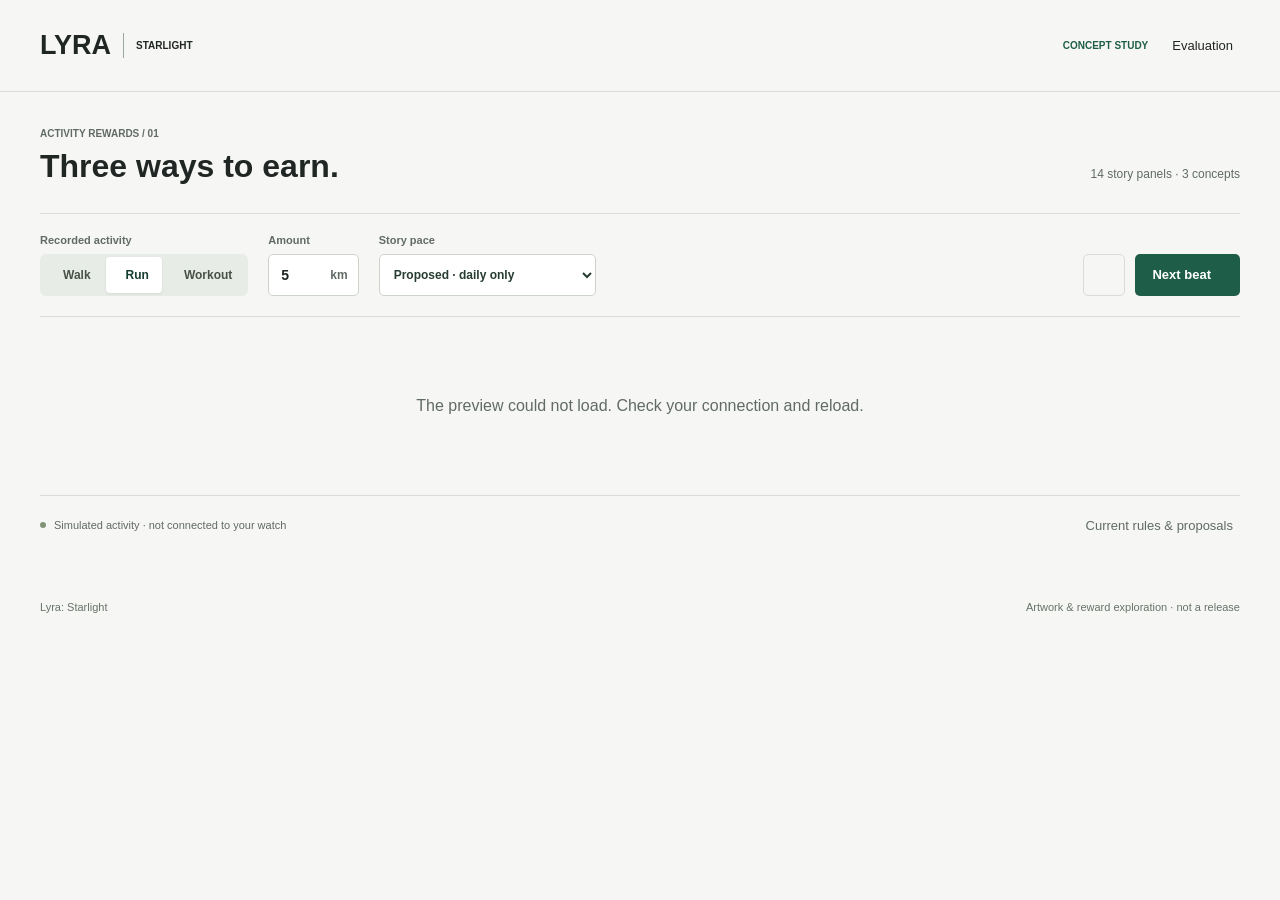
==== index.html @ db119256 "Publish three interactive Lyra reward concepts and reviewed artwork" ====
<!doctype html>
<html lang="en">
<head>
  <meta charset="utf-8">
  <meta name="viewport" content="width=device-width, initial-scale=1, viewport-fit=cover">
  <meta name="robots" content="noindex,nofollow">
  <meta name="theme-color" content="#f6f7f5">
  <title>Lyra · Three Ways to Earn</title>
  <link rel="stylesheet" href="styles.css">
  <link rel="preload" href="assets/RobotoCondensed.ttf" as="font" type="font/ttf" crossorigin>
  <script defer src="assets/lucide.min.js"></script>
  <script type="module" src="app.mjs"></script>
</head>
<body>
  <header class="site-header">
    <a class="wordmark" href="./">LYRA<span>STARLIGHT</span></a>
    <div class="header-actions"><span class="badge">CONCEPT STUDY</span>
      <a href="evaluation.html" class="plain-link">Evaluation <i data-lucide="arrow-up-right"></i></a></div>
  </header>
  <main>
    <div class="title-row"><div><p class="eyebrow">ACTIVITY REWARDS / 01</p>
      <h1>Three ways to earn.</h1></div><span class="edition">14 story panels · 3 concepts</span></div>
    <form class="controls" id="controls" aria-label="Preview conditions">
      <fieldset class="activity"><legend>Recorded activity</legend>
        <div class="segments">
          <label><input type="radio" name="activity" value="walk"><span><i data-lucide="footprints"></i>Walk</span></label>
          <label><input type="radio" name="activity" value="run" checked><span><i data-lucide="activity"></i>Run</span></label>
          <label><input type="radio" name="activity" value="workout"><span><i data-lucide="dumbbell"></i>Workout</span></label>
        </div>
      </fieldset>
      <label class="amount-label">Amount<div class="amount"><input id="amount" type="number" min="3" max="99" step="1" value="5" inputmode="numeric" aria-label="Activity amount"><span id="unit">km</span></div></label>
      <label class="pace-label">Story pace<select id="pace">
        <option value="daily">Proposed · daily only</option>
        <option value="current">Current · extra reward step</option>
      </select></label>
      <div class="shared-actions">
        <button type="button" id="reset" class="icon-button" title="Reset all three watches" aria-label="Reset all three watches"><i data-lucide="rotate-ccw"></i></button>
        <button type="button" id="next-all" class="primary">Next beat <i data-lucide="arrow-right"></i></button>
      </div>
    </form>
    <p id="validation" role="status" class="validation" hidden></p>
    <div id="loading" role="status">Loading artwork…</div>
    <section class="watches" id="watches" aria-label="Three interactive reward concepts" hidden></section>
    <div class="below">
      <span><span class="status-dot"></span>Simulated activity · not connected to your watch</span>
      <a class="plain-link" href="evaluation.html#rules">Current rules &amp; proposals <i data-lucide="arrow-up-right"></i></a>
    </div>
  </main>
  <footer>Lyra: Starlight <span>Artwork &amp; reward exploration · not a release</span></footer>
  <noscript>This interactive preview requires JavaScript.</noscript>
</body>
</html>
---- styles.css ----
@font-face{font-family:Watch;src:url("assets/RobotoCondensed.ttf") format("truetype");font-weight:100 900;font-display:swap}
:root{font-family:-apple-system,BlinkMacSystemFont,"Segoe UI",sans-serif;color:#202623;background:#f6f7f5;font-synthesis:none;letter-spacing:0;--green:#1e5e49;--line:#d8ddd7;--muted:#616a64}
*{box-sizing:border-box}body{margin:0}button,input,select{font:inherit;letter-spacing:0}button,a,input,select{-webkit-tap-highlight-color:transparent}
button,a{touch-action:manipulation}button{cursor:pointer}a{color:inherit;text-decoration:none}button:disabled{cursor:default;opacity:.45}
button:focus-visible,a:focus-visible,input:focus-visible,select:focus-visible{outline:3px solid #b86d23;outline-offset:4px}
[hidden]{display:none!important}svg{width:18px;height:18px;stroke-width:1.8;flex-shrink:0}.site-header{height:92px;max-width:1360px;margin:auto;padding:0 40px;display:flex;align-items:center;justify-content:space-between;border-bottom:1px solid var(--line);gap:16px}
.wordmark{font-weight:850;font-size:27px;display:flex;gap:12px;align-items:center}.wordmark span{font-size:10px;font-weight:650;border-left:1px solid #9da69c;padding-left:12px;line-height:25px}.header-actions{display:flex;gap:24px;align-items:center}.badge{font-size:10px;font-weight:750;color:var(--green);letter-spacing:0}.plain-link{display:inline-flex;align-items:center;gap:7px;font-size:13px}.plain-link:hover{text-decoration:underline}
main{max-width:1360px;margin:0 auto;padding:36px 40px 28px}.title-row{display:flex;justify-content:space-between;align-items:flex-end;margin-bottom:28px;gap:16px}.eyebrow{font-size:10px;font-weight:650;color:var(--muted);margin:0 0 9px}h1{font-size:32px;line-height:1.15;margin:0;font-weight:700;letter-spacing:0}.edition{font-size:12px;color:var(--muted);padding-bottom:4px}
.controls{display:flex;gap:20px;align-items:flex-end;padding:20px 0;border-top:1px solid var(--line);border-bottom:1px solid var(--line);flex-wrap:wrap}.controls label,.controls legend{font-size:11px;font-weight:600;color:var(--muted)}fieldset{margin:0;padding:0;border:0}legend{padding:0;margin:0 0 8px}.segments{display:flex;gap:2px;padding:3px;background:#e8ece6;border-radius:6px}.segments label{position:relative}.segments input{position:absolute;opacity:0;width:100%;height:100%;margin:0;cursor:pointer}.segments span{height:36px;display:flex;align-items:center;gap:7px;padding:0 13px;border-radius:4px;color:#465148;font-size:12px;white-space:nowrap}.segments input:checked+span{background:#fff;color:#163e2f;box-shadow:0 1px 3px #00000015}.segments input:focus-visible+span{outline:3px solid #b86d23;outline-offset:2px}
.amount-label,.pace-label{display:grid;gap:8px}.amount{height:42px;display:flex;align-items:center;border:1px solid #cdd4cc;border-radius:5px;background:white;padding:0 10px}.amount input{width:51px;font-size:14px;font-weight:600;border:0;outline-offset:0;color:#202623}.amount span{font-size:12px}select{height:42px;max-width:100%;padding:0 32px 0 10px;border:1px solid #cdd4cc;border-radius:5px;color:#283d31;background:#fff;font-size:12px}.shared-actions{margin-left:auto;display:flex;gap:10px;align-items:center}
button{border:0}.primary{height:42px;display:inline-flex;align-items:center;justify-content:center;gap:12px;background:var(--green);color:white;padding:0 17px;border-radius:5px;font-size:13px;font-weight:600}.primary:hover{background:#164b39}.icon-button{height:42px;width:42px;display:inline-flex;align-items:center;justify-content:center;border-radius:5px;background:transparent;color:#37493c;border:1px solid var(--line)}.icon-button:hover{background:#e5eae2}.validation{font-size:13px;color:#8f3326}#loading{padding:80px 0;text-align:center;color:var(--muted)}
.watches{display:grid;grid-template-columns:repeat(3,minmax(0,1fr));gap:28px;padding:30px 0}.watch-column{min-width:0;position:relative}.concept-heading{display:flex;align-items:center;gap:10px;margin-bottom:7px}.concept-number{font-size:11px;color:var(--muted);width:20px}.concept-heading h2{font-size:20px;line-height:1.2;margin:0;font-weight:660}.fit-tag{font-size:11px;color:var(--muted);margin:0 0 22px;padding-left:30px;min-height:15px}.watch-button{display:block;width:100%;max-width:390px;aspect-ratio:1;margin:0 auto;position:relative;padding:0;background:#060808;border-radius:50%;overflow:hidden;box-shadow:0 0 0 6px #202724,0 0 0 7px #909a92,0 10px 20px #17211c14}.watch-button:hover{box-shadow:0 0 0 6px #28392f,0 0 0 8px #758c7d,0 10px 20px #17211c18}.watch-button canvas{display:block;width:100%;height:100%;aspect-ratio:1}.watch-button:focus-visible{outline-offset:11px}.watch-button[aria-busy="true"]{opacity:.65}
.watch-meta{margin-top:24px;display:flex;justify-content:space-between;gap:8px;align-items:center;font-size:11px;color:var(--muted);min-height:18px}.phase{color:var(--green);font-weight:600}.scene-title{font-size:17px;margin:8px 0 15px;line-height:1.3;min-height:22px;font-weight:600}.watch-actions{display:flex;gap:8px;align-items:center}.watch-actions .beat{flex:1;height:40px;border-radius:5px;background:#e1e9e0;color:#214631;font-size:12px;font-weight:650;padding:0 8px}.watch-actions .beat:hover{background:#d3e0d1}.watch-actions .icon-button{width:40px;height:40px}.statistics{display:flex;gap:6px;align-items:center;justify-content:space-between;margin:16px 0 0;font-size:11px;color:var(--muted);min-height:16px;font-variant-numeric:tabular-nums}.collection{display:flex;gap:8px;margin-top:14px;min-height:32px;flex-wrap:wrap}.memory-button{border:1px solid var(--line);border-radius:4px;padding:6px 9px;background:transparent;font-size:11px;color:#2f533e;display:flex;align-items:center;gap:6px}.memory-button svg{width:14px;height:14px}.memory-button.selected{background:#e1e9e0;border-color:#779b7d}
.below{display:flex;justify-content:space-between;gap:20px;padding-top:22px;border-top:1px solid var(--line);font-size:11px;color:var(--muted);align-items:center}.below>span{display:flex;align-items:center;gap:8px}.status-dot{width:6px;height:6px;border-radius:50%;background:#829477}footer{display:flex;justify-content:space-between;gap:15px;max-width:1360px;margin:20px auto 0;padding:20px 40px 30px;color:#687268;font-size:11px}
.document{max-width:950px}.document h1{margin-bottom:15px}.document h2{font-size:21px;margin:36px 0 12px}.document p,.document li{font-size:15px;line-height:1.65}.document .lede{font-size:18px}.document table{border-collapse:collapse;width:100%;font-size:13px;line-height:1.6}.document td,.document th{border-bottom:1px solid var(--line);text-align:left;padding:12px 10px;vertical-align:top}.document th{color:var(--green);font-size:11px}.document td:first-child{min-width:130px;font-weight:600}.document code{font-size:12px;background:#e9ede7;padding:1px 4px;border-radius:3px}.document a{text-decoration:underline}.table-scroll{overflow:auto}
@media(min-width:1500px){.watches{gap:42px}}
@media(max-width:1000px){.controls{gap:14px}.shared-actions{margin-left:0}.watches{gap:22px}.concept-heading h2{font-size:18px}.fit-tag{padding-left:0;font-size:10px}.watch-meta{font-size:10px}.statistics{font-size:10px}.scene-title{font-size:16px}}
@media(max-width:760px){.site-header{height:74px;padding:0 22px}.header-actions{gap:13px}.badge{display:none}main{padding:26px 22px 20px}.title-row{display:block;margin-bottom:20px}h1{font-size:29px}.edition{display:block;margin-top:10px}.controls{gap:14px 12px}.activity{flex:1}.segments span{padding:0 10px}.pace-label{flex:1;min-width:175px}.shared-actions{margin-left:auto}.primary{padding:0 13px}.watches{grid-template-columns:1fr;gap:36px;padding-top:28px}.watch-column{max-width:440px;width:100%;margin:0 auto;padding-bottom:24px;border-bottom:1px solid var(--line)}.watch-column:last-child{border-bottom:0;padding-bottom:0}.concept-heading h2{font-size:21px}.fit-tag{padding-left:30px;font-size:11px;margin-bottom:23px}.watch-button{width:calc(100% - 18px);max-width:360px}.watch-meta{font-size:12px;margin-top:23px}.statistics{font-size:12px}.scene-title{font-size:18px}.watch-actions .beat{font-size:13px}.watch-actions .icon-button{height:44px;width:44px}.watch-actions .beat{height:44px}.below{align-items:flex-start;flex-direction:column;gap:14px}footer{padding:16px 22px 28px;flex-direction:column;gap:9px}.document{padding-top:30px}.document h1{font-size:28px}.document p,.document li{font-size:14px}}
@media(max-width:370px){main,.site-header{padding-left:16px;padding-right:16px}.segments span{gap:4px;padding:0 7px}.amount{padding:0 7px}.amount input{width:39px}.pace-label{min-width:155px}select{font-size:11px;padding-right:18px}.shared-actions{gap:6px}.primary{font-size:12px;padding:0 9px}.wordmark{font-size:24px}}
@media(prefers-reduced-motion:no-preference){button{transition:background .15s,box-shadow .15s,opacity .15s}}
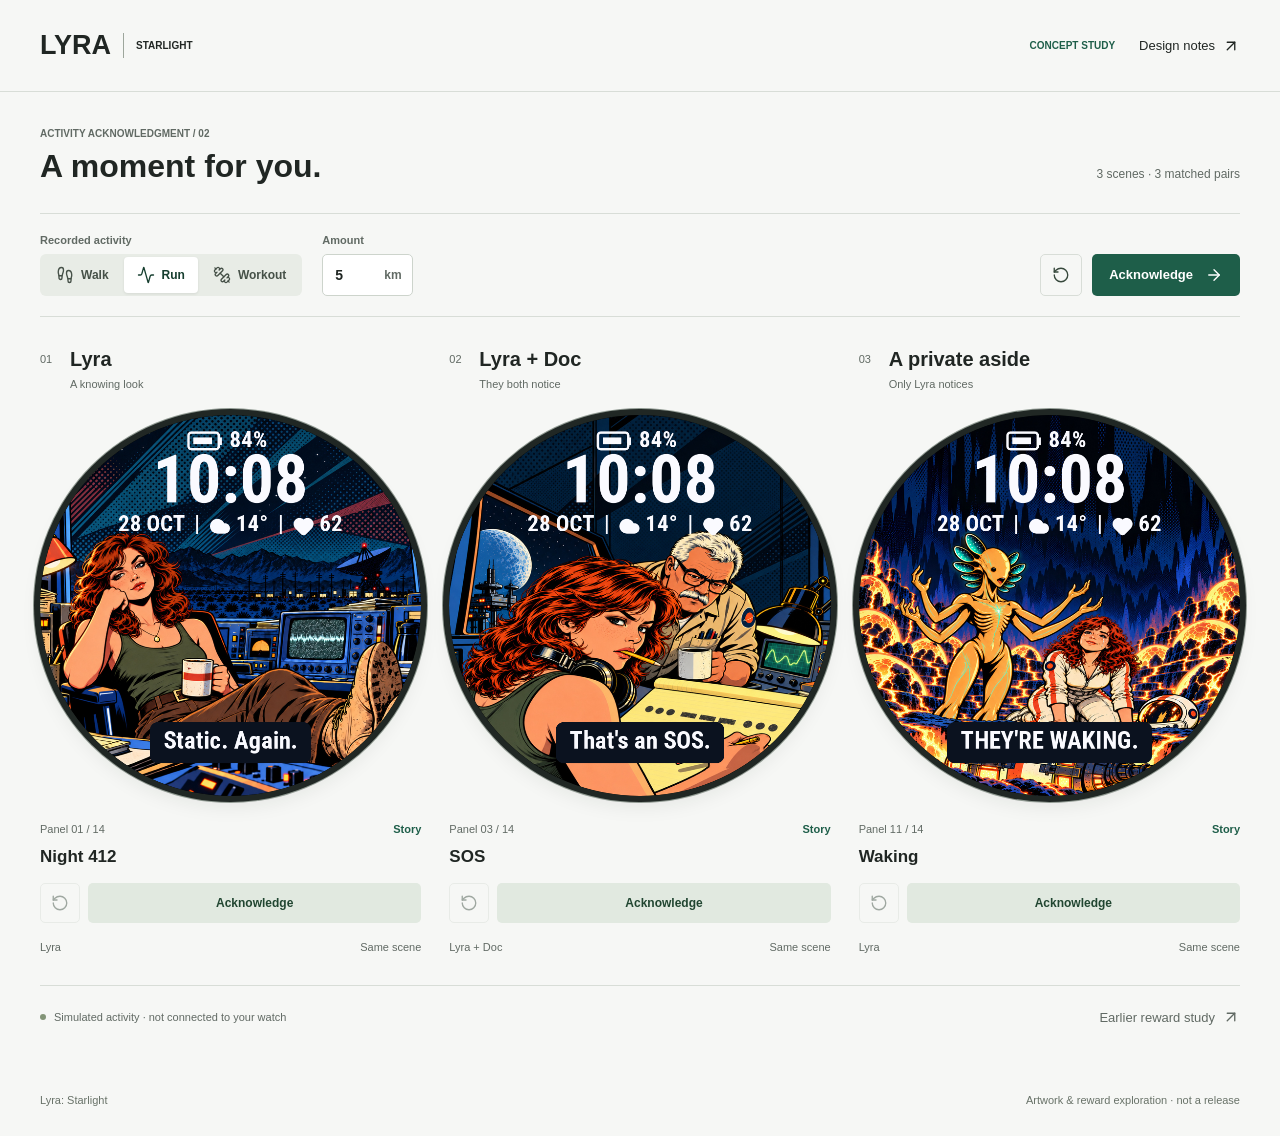
==== commit c23c271d: "Replace reward comparison with matched fourth-wall acknowledgment scenes" ====
--- a/index.html
+++ b/index.html
@@ -5,21 +5,21 @@
   <meta name="viewport" content="width=device-width, initial-scale=1, viewport-fit=cover">
   <meta name="robots" content="noindex,nofollow">
   <meta name="theme-color" content="#f6f7f5">
-  <title>Lyra · Three Ways to Earn</title>
+  <title>Lyra · A Moment for You</title>
   <link rel="stylesheet" href="styles.css">
   <link rel="preload" href="assets/RobotoCondensed.ttf" as="font" type="font/ttf" crossorigin>
   <script defer src="assets/lucide.min.js"></script>
-  <script type="module" src="app.mjs"></script>
+  <script type="module" src="acknowledgment.mjs?v=2"></script>
 </head>
 <body>
   <header class="site-header">
     <a class="wordmark" href="./">LYRA<span>STARLIGHT</span></a>
     <div class="header-actions"><span class="badge">CONCEPT STUDY</span>
-      <a href="evaluation.html" class="plain-link">Evaluation <i data-lucide="arrow-up-right"></i></a></div>
+      <a href="direction.html" class="plain-link">Design notes <i data-lucide="arrow-up-right"></i></a></div>
   </header>
   <main>
-    <div class="title-row"><div><p class="eyebrow">ACTIVITY REWARDS / 01</p>
-      <h1>Three ways to earn.</h1></div><span class="edition">14 story panels · 3 concepts</span></div>
+    <div class="title-row"><div><p class="eyebrow">ACTIVITY ACKNOWLEDGMENT / 02</p>
+      <h1>A moment for you.</h1></div><span class="edition">3 scenes · 3 matched pairs</span></div>
     <form class="controls" id="controls" aria-label="Preview conditions">
       <fieldset class="activity"><legend>Recorded activity</legend>
         <div class="segments">
@@ -29,21 +29,17 @@
         </div>
       </fieldset>
       <label class="amount-label">Amount<div class="amount"><input id="amount" type="number" min="3" max="99" step="1" value="5" inputmode="numeric" aria-label="Activity amount"><span id="unit">km</span></div></label>
-      <label class="pace-label">Story pace<select id="pace">
-        <option value="daily">Proposed · daily only</option>
-        <option value="current">Current · extra reward step</option>
-      </select></label>
       <div class="shared-actions">
         <button type="button" id="reset" class="icon-button" title="Reset all three watches" aria-label="Reset all three watches"><i data-lucide="rotate-ccw"></i></button>
-        <button type="button" id="next-all" class="primary">Next beat <i data-lucide="arrow-right"></i></button>
+        <button type="button" id="next-all" class="primary"><span>Acknowledge</span><i data-lucide="arrow-right"></i></button>
       </div>
     </form>
     <p id="validation" role="status" class="validation" hidden></p>
     <div id="loading" role="status">Loading artwork…</div>
-    <section class="watches" id="watches" aria-label="Three interactive reward concepts" hidden></section>
+    <section class="watches" id="watches" aria-label="Three matched acknowledgment scenes" hidden></section>
     <div class="below">
       <span><span class="status-dot"></span>Simulated activity · not connected to your watch</span>
-      <a class="plain-link" href="evaluation.html#rules">Current rules &amp; proposals <i data-lucide="arrow-up-right"></i></a>
+      <a class="plain-link" href="earlier-study.html">Earlier reward study <i data-lucide="arrow-up-right"></i></a>
     </div>
   </main>
   <footer>Lyra: Starlight <span>Artwork &amp; reward exploration · not a release</span></footer>
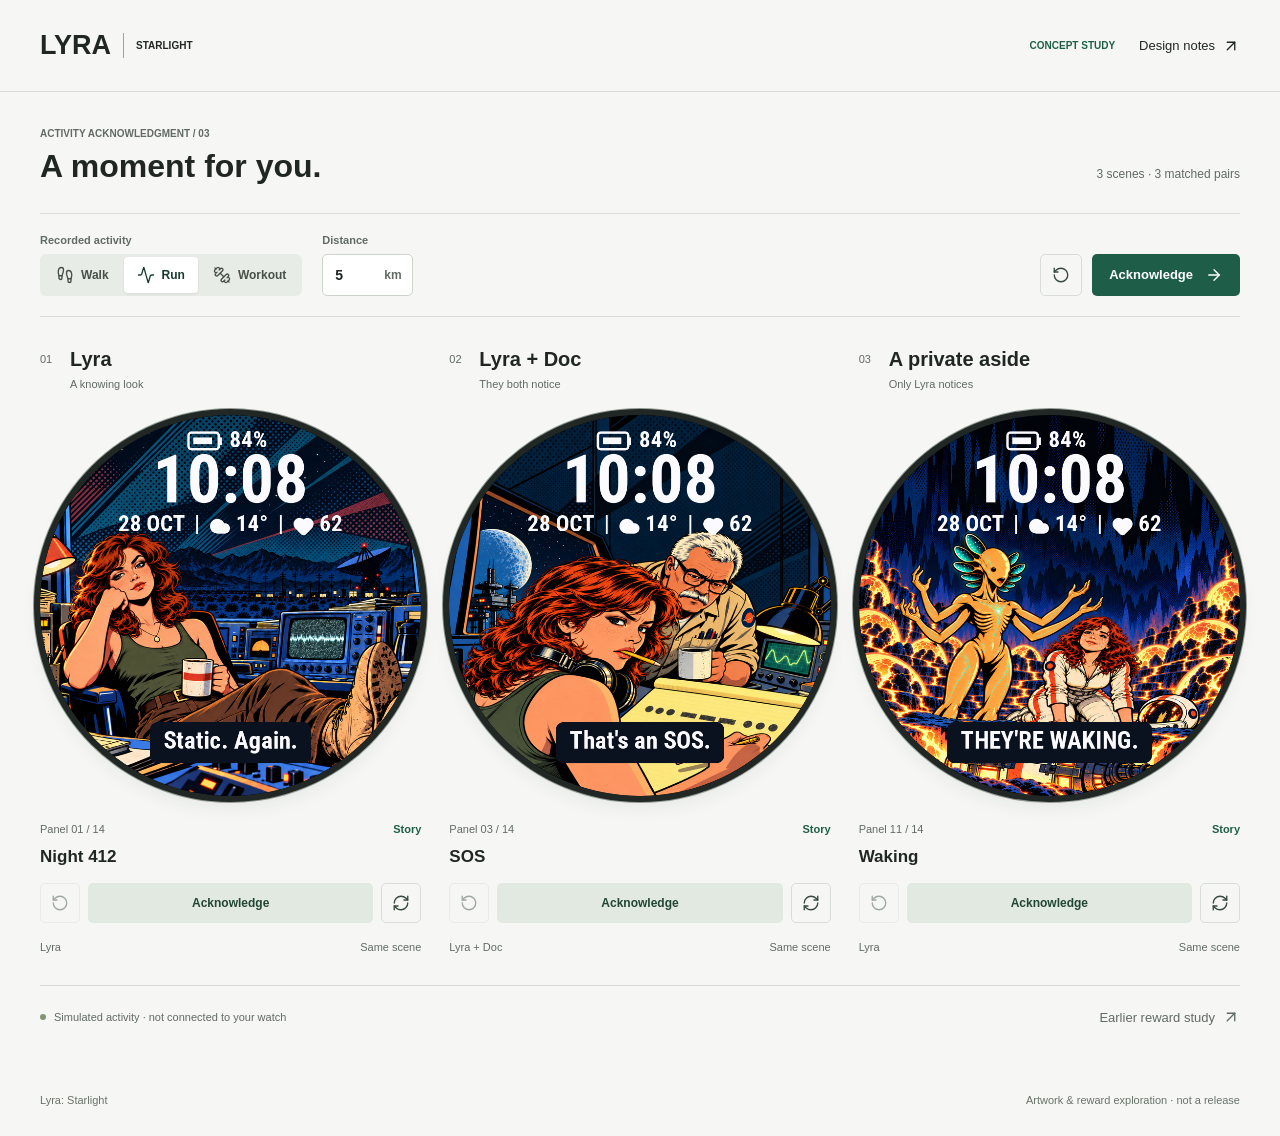
==== commit 78cb8686: "Regenerate acknowledgment art and vary praise without workout inference" ====
--- a/index.html
+++ b/index.html
@@ -9,7 +9,7 @@
   <link rel="stylesheet" href="styles.css">
   <link rel="preload" href="assets/RobotoCondensed.ttf" as="font" type="font/ttf" crossorigin>
   <script defer src="assets/lucide.min.js"></script>
-  <script type="module" src="acknowledgment.mjs?v=2"></script>
+  <script type="module" src="acknowledgment.mjs?v=3"></script>
 </head>
 <body>
   <header class="site-header">
@@ -18,7 +18,7 @@
       <a href="direction.html" class="plain-link">Design notes <i data-lucide="arrow-up-right"></i></a></div>
   </header>
   <main>
-    <div class="title-row"><div><p class="eyebrow">ACTIVITY ACKNOWLEDGMENT / 02</p>
+    <div class="title-row"><div><p class="eyebrow">ACTIVITY ACKNOWLEDGMENT / 03</p>
       <h1>A moment for you.</h1></div><span class="edition">3 scenes · 3 matched pairs</span></div>
     <form class="controls" id="controls" aria-label="Preview conditions">
       <fieldset class="activity"><legend>Recorded activity</legend>
@@ -28,7 +28,8 @@
           <label><input type="radio" name="activity" value="workout"><span><i data-lucide="dumbbell"></i>Workout</span></label>
         </div>
       </fieldset>
-      <label class="amount-label">Amount<div class="amount"><input id="amount" type="number" min="3" max="99" step="1" value="5" inputmode="numeric" aria-label="Activity amount"><span id="unit">km</span></div></label>
+      <label class="amount-label" id="distance-control">Distance<div class="amount"><input id="amount" type="number" min="3" max="99" step="1" value="5" inputmode="numeric" aria-label="Activity distance"><span id="unit">km</span></div></label>
+      <label id="workout-control" hidden><input id="workout-recorded" type="checkbox" checked> Garmin workout recorded</label>
       <div class="shared-actions">
         <button type="button" id="reset" class="icon-button" title="Reset all three watches" aria-label="Reset all three watches"><i data-lucide="rotate-ccw"></i></button>
         <button type="button" id="next-all" class="primary"><span>Acknowledge</span><i data-lucide="arrow-right"></i></button>
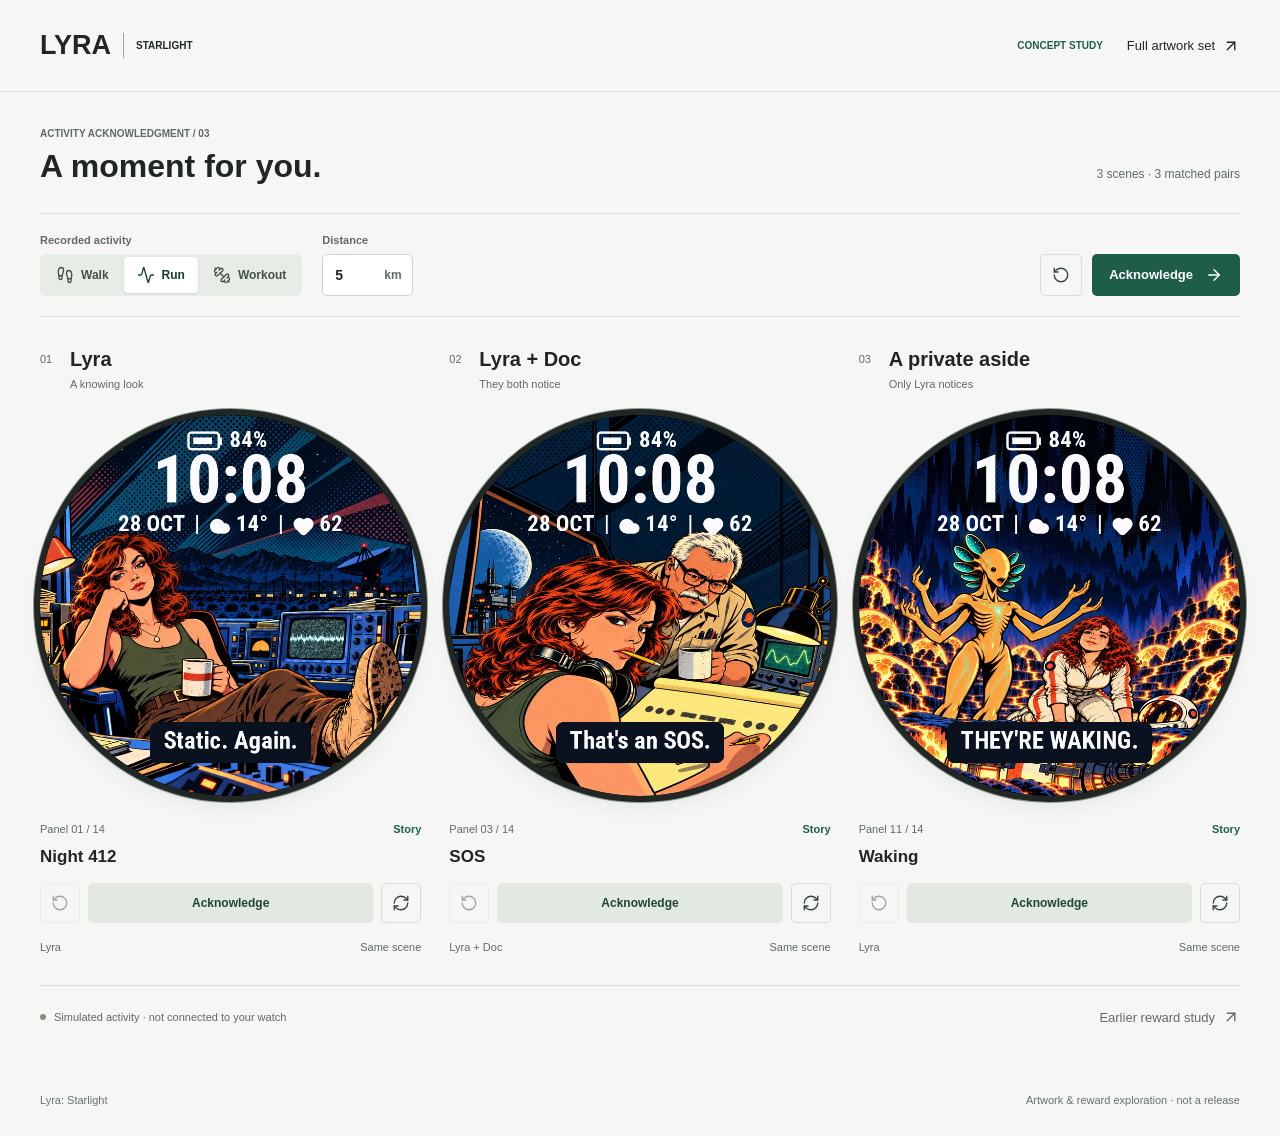
==== commit 18c6d63a: "Publish complete Lyra artwork and same-scene acknowledgment review" ====
--- a/index.html
+++ b/index.html
@@ -15,7 +15,7 @@
   <header class="site-header">
     <a class="wordmark" href="./">LYRA<span>STARLIGHT</span></a>
     <div class="header-actions"><span class="badge">CONCEPT STUDY</span>
-      <a href="direction.html" class="plain-link">Design notes <i data-lucide="arrow-up-right"></i></a></div>
+      <a href="full-set.html" class="plain-link">Full artwork set <i data-lucide="arrow-up-right"></i></a></div>
   </header>
   <main>
     <div class="title-row"><div><p class="eyebrow">ACTIVITY ACKNOWLEDGMENT / 03</p>
